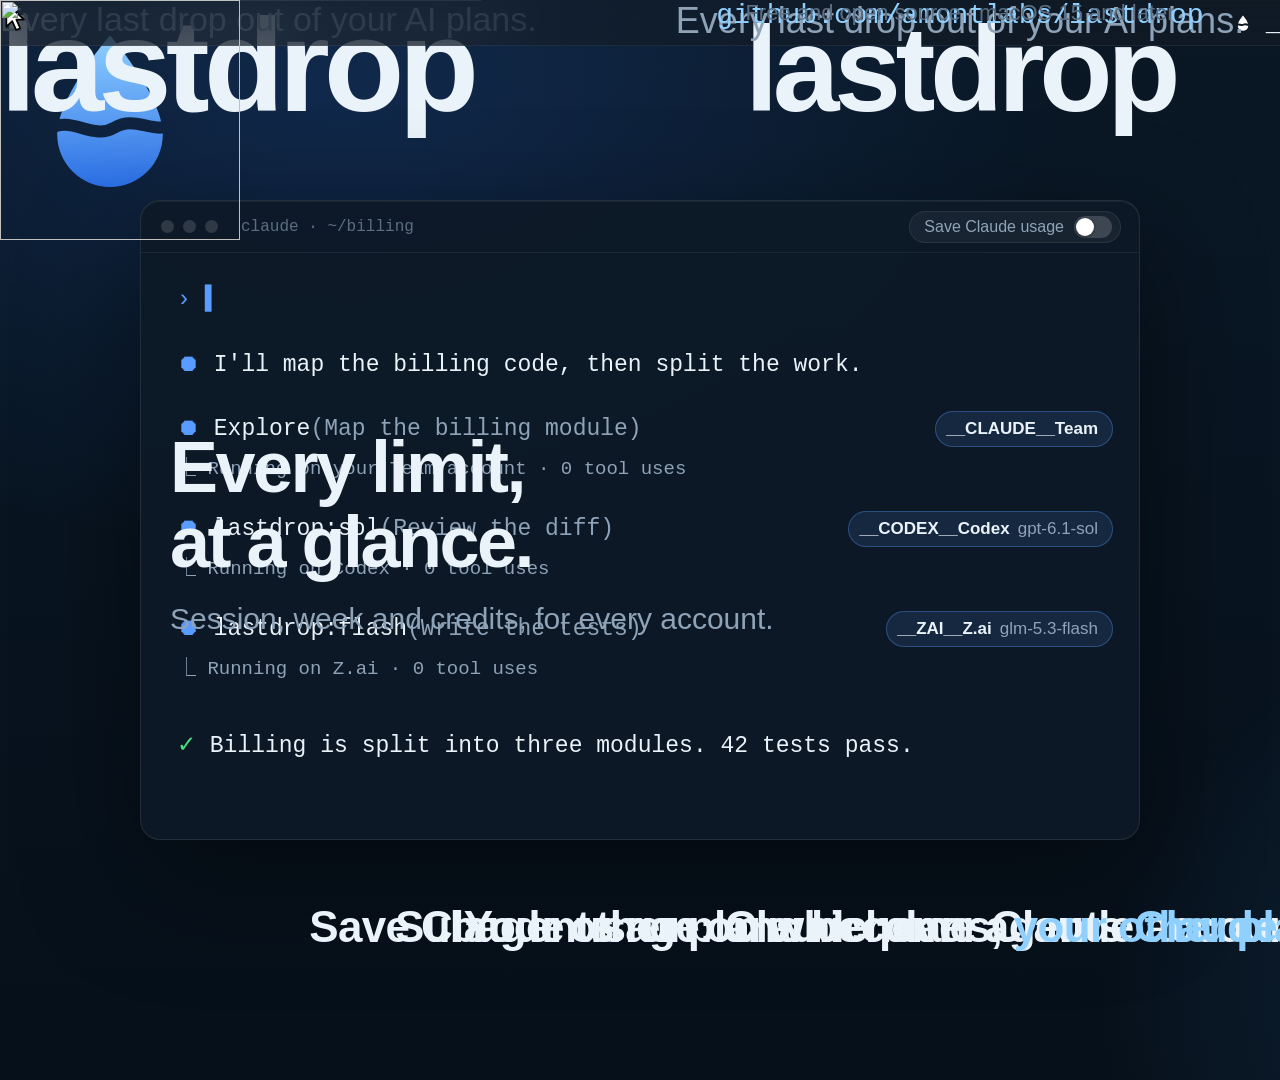
==== script/video/template.html @ fcb5bb4b "Add the lastdrop video, with its poster at the top of the README A 25-second motion piece: the mark," ====
<!doctype html>
<html lang="en">
<head>
<meta charset="utf-8">
<title>lastdrop</title>
<style>
  :root {
    --ink: #07121D; --night: #17324D; --water: #2B6FE6; --accent: #5A9BFF; --shallow: #8FD0FF;
    --text: #EAF2FA; --dim: #8FA3B8; --faint: #5B6E82;
    --sans: "SF Pro Display", -apple-system, "Helvetica Neue", sans-serif;
    --mono: "SF Mono", ui-monospace, Menlo, monospace;
  }
  * { box-sizing: border-box; }
  html, body { margin: 0; width: 1920px; height: 1080px; overflow: hidden; background: var(--ink); }
  #stage { position: relative; width: 1920px; height: 1080px; overflow: hidden; font-family: var(--sans); color: var(--text);
    -webkit-font-smoothing: antialiased; }
  .abs { position: absolute; }
  #bg { inset: 0; background:
      radial-gradient(1200px 800px at 18% 8%, rgba(43,111,230,.20), transparent 60%),
      radial-gradient(900px 700px at 90% 95%, rgba(23,50,77,.9), transparent 70%),
      linear-gradient(180deg, #0A1826 0%, #06101A 100%); }
  #desk { inset: 0; opacity: 0; background:
      radial-gradient(1100px 700px at 75% 20%, rgba(90,155,255,.35), transparent 60%),
      radial-gradient(1000px 800px at 10% 90%, rgba(143,208,255,.18), transparent 60%),
      linear-gradient(160deg, #142B45 0%, #0B1B2B 60%, #08131F 100%); }
  /* Intro */
  #intro { inset: 0; }
  #mark { left: 0; top: 0; width: 220px; height: 220px; }
  #word { font-size: 132px; font-weight: 600; letter-spacing: -0.045em; line-height: 1; white-space: nowrap; }
  #tag { font-size: 34px; color: var(--dim); white-space: nowrap; }
  /* Terminal */
  #term { left: 140px; top: 200px; width: 1000px; height: 640px; border-radius: 20px; background: rgba(14,26,38,.92);
    border: 1px solid rgba(255,255,255,.09); box-shadow: 0 40px 120px rgba(0,0,0,.45), inset 0 1px 0 rgba(255,255,255,.05); overflow: hidden; }
  #termbar { position: absolute; left: 0; right: 0; top: 0; height: 52px; border-bottom: 1px solid rgba(255,255,255,.06);
    display: flex; align-items: center; padding: 0 20px; gap: 9px; }
  .dot { width: 13px; height: 13px; border-radius: 50%; background: rgba(255,255,255,.14); }
  #termtitle { margin-left: 14px; font-family: var(--mono); font-size: 16px; color: var(--faint); }
  #save { position: absolute; right: 18px; top: 10px; height: 32px; border-radius: 16px; padding: 0 8px 0 14px; display: flex; align-items: center;
    gap: 10px; font-size: 16px; font-weight: 500; color: var(--dim); background: rgba(255,255,255,.05); border: 1px solid rgba(255,255,255,.08); }
  #saveSwitch { width: 38px; height: 22px; border-radius: 11px; background: rgba(255,255,255,.16); position: relative; }
  #saveKnob { position: absolute; top: 2px; left: 2px; width: 18px; height: 18px; border-radius: 50%; background: #fff; box-shadow: 0 1px 3px rgba(0,0,0,.4); }
  .line { position: absolute; left: 36px; font-family: var(--mono); font-size: 23px; white-space: nowrap; color: var(--text); }
  .sub { position: absolute; left: 36px; font-family: var(--mono); font-size: 19px; white-space: nowrap; color: var(--dim); }
  .bullet { color: var(--accent); }
  .muted { color: var(--dim); }
  .chip { position: absolute; right: 26px; height: 36px; border-radius: 18px; padding: 0 14px 0 10px; display: flex; align-items: center; gap: 8px;
    font-size: 17px; font-weight: 600; color: var(--text); background: rgba(90,155,255,.12); border: 1px solid rgba(90,155,255,.35); white-space: nowrap; }
  .chip svg { width: 18px; height: 18px; }
  .chip span { color: var(--dim); font-weight: 500; }
  /* Columns */
  .col { position: absolute; width: 104px; }
  .colname { position: absolute; left: -40px; width: 184px; text-align: center; font-size: 20px; font-weight: 600; }
  .colpct { position: absolute; left: -40px; width: 184px; text-align: center; font-size: 30px; font-weight: 600; font-variant-numeric: tabular-nums; letter-spacing: -0.02em; }
  .colsub { position: absolute; left: -40px; width: 184px; text-align: center; font-size: 15px; font-weight: 600; letter-spacing: .06em; text-transform: uppercase; }
  /* Captions */
  .cap { position: absolute; left: 0; width: 1920px; text-align: center; top: 902px; font-size: 44px; font-weight: 600; letter-spacing: -0.015em; }
  .cap em { font-style: normal; color: var(--shallow); }
  /* Menu bar */
  #menubar { left: 0; top: 0; width: 1920px; height: 46px; background: rgba(20,28,38,.62); backdrop-filter: blur(30px);
    border-bottom: 1px solid rgba(255,255,255,.06); display: flex; align-items: center; justify-content: flex-end; padding: 0 28px; gap: 26px;
    font-size: 19px; font-weight: 500; font-variant-numeric: tabular-nums; }
  .mbitem { display: flex; align-items: center; gap: 7px; }
  .stack { display: flex; flex-direction: column; font-size: 11px; font-weight: 700; line-height: 11px; text-align: right; }
  #glyphbox { padding: 4px 8px; border-radius: 7px; display: flex; align-items: center; gap: 12px; }
  #panel { width: 480px; border-radius: 22px; overflow: hidden; box-shadow: 0 50px 120px rgba(0,0,0,.55), 0 0 0 1px rgba(255,255,255,.08); }
  #panel img { display: block; width: 480px; }
  #cursor { width: 34px; height: 34px; }
  #pitch { left: 170px; top: 430px; }
  #pitch .h { font-size: 72px; font-weight: 600; letter-spacing: -0.035em; line-height: 1.04; }
  #pitch .p { font-size: 30px; color: var(--dim); margin-top: 22px; }
  /* End */
  #endicon { width: 240px; height: 240px; }
  #endword { width: 1920px; text-align: center; font-size: 120px; font-weight: 600; letter-spacing: -0.045em; }
  #endtag { width: 1920px; text-align: center; font-size: 36px; color: var(--dim); }
  #endurl { width: 1920px; text-align: center; font-size: 28px; font-weight: 500; color: var(--shallow); font-family: var(--mono); }
  #endmeta { width: 1920px; text-align: center; font-size: 22px; color: var(--faint); }
</style>
</head>
<body>
<div id="stage">
  <div id="bg" class="abs"></div>
  <div id="desk" class="abs"></div>

  <!-- Intro -->
  <div id="intro" class="abs">
    <svg id="mark" class="abs" viewBox="0 0 100 100">
      <defs>
        <linearGradient id="gw" x1="0" y1="0" x2="0" y2="1"><stop offset="0" stop-color="#8FD0FF"/><stop offset="1" stop-color="#2B6FE6"/></linearGradient>
        <mask id="cut"><rect width="100" height="100" fill="#fff"/><path id="cutline" d="M22 59 C32 52 42 64 52 58 C62 52 70 62 80 56" fill="none" stroke="#000" stroke-width="5.5" stroke-linecap="round"/></mask>
      </defs>
      <path d="M50 16 C50 16 26 44 26 61 A24 24 0 0 0 74 61 C74 44 50 16 50 16 Z" fill="url(#gw)" mask="url(#cut)"/>
    </svg>
    <div id="word" class="abs">lastdrop</div>
    <div id="tag" class="abs">Every last drop out of your AI plans.</div>
  </div>

  <!-- Claude Code -->
  <div id="term" class="abs">
    <div id="termbar"><div class="dot"></div><div class="dot"></div><div class="dot"></div><div id="termtitle">claude · ~/billing</div>
      <div id="save">Save Claude usage<div id="saveSwitch"><div id="saveKnob"></div></div></div>
    </div>
    <div id="l0" class="line" style="top: 84px"><span class="bullet">›</span> <span id="typed"></span><span id="caret" style="color: var(--accent)">▍</span></div>
    <div id="l1" class="line" style="top: 150px"><span class="bullet">⏺</span> I'll map the billing code, then split the work.</div>
    <div id="l2" class="line" style="top: 214px"><span class="bullet">⏺</span> Explore<span class="muted">(Map the billing module)</span></div>
    <div id="c2" class="chip" style="top: 210px">__CLAUDE__Team</div>
    <div id="s2" class="sub" style="top: 256px">  ⎿ Running on your Team account · <span id="n2">0</span> tool uses</div>
    <div id="l3" class="line" style="top: 314px"><span class="bullet">⏺</span> lastdrop:sol<span class="muted">(Review the diff)</span></div>
    <div id="c3" class="chip" style="top: 310px">__CODEX__Codex <span>gpt-6.1-sol</span></div>
    <div id="s3" class="sub" style="top: 356px">  ⎿ Running on Codex · <span id="n3">0</span> tool uses</div>
    <div id="l4" class="line" style="top: 414px"><span class="bullet">⏺</span> lastdrop:flash<span class="muted">(Write the tests)</span></div>
    <div id="c4" class="chip" style="top: 410px">__ZAI__Z.ai <span>glm-5.3-flash</span></div>
    <div id="s4" class="sub" style="top: 456px">  ⎿ Running on Z.ai · <span id="n4">0</span> tool uses</div>
    <div id="l5" class="line" style="top: 530px"><span style="color: #4ADE80">✓</span> Billing is split into three modules. 42 tests pass.</div>
  </div>

  <div id="cols" class="abs" style="left: 0; top: 0; width: 1920px; height: 1080px">
    <svg id="colsvg" width="1920" height="1080" style="position: absolute; left: 0; top: 0"></svg>
    <div id="collabels"></div>
  </div>
  <svg id="streams" class="abs" width="1920" height="1080" style="left: 0; top: 0"></svg>

  <div id="cap1" class="cap">Subagents run on whichever Claude account <em>has room</em>.</div>
  <div id="cap2" class="cap">Your other plans become agents <em>Claude can call</em>.</div>
  <div id="cap3" class="cap">Save Claude usage: Claude plans, <em>your other plans do the work</em>.</div>

  <!-- Menu bar -->
  <div id="menubar" class="abs">
    <div id="glyphbox">
      <svg width="22" height="22" viewBox="0 0 100 100"><defs><mask id="gm"><rect width="100" height="100" fill="#fff"/><path d="M22 59 C32 52 42 64 52 58 C62 52 70 62 80 56" fill="none" stroke="#000" stroke-width="9" stroke-linecap="round"/></mask></defs><path d="M50 16 C50 16 26 44 26 61 A24 24 0 0 0 74 61 C74 44 50 16 50 16 Z" fill="#fff" mask="url(#gm)"/></svg>
      <div class="mbitem">__CLAUDEW__<div class="stack"><span>19%</span><span>54%</span></div><div class="stack"><span>88%</span><span>77%</span></div></div>
      <div class="mbitem">__CODEXW__<div class="stack"><span>66%</span><span>82%</span></div></div>
      <div class="mbitem">__ZAIW__<span>79%</span></div>
    </div>
    <div>Wed 9:41</div>
  </div>
  <div id="panel" class="abs"><img src="panel.png" alt=""></div>
  <svg id="cursor" class="abs" viewBox="0 0 32 32"><path d="M6 3 L6 25 L11.5 19.8 L15.2 28.2 L19 26.6 L15.4 18.4 L22.6 18.4 Z" fill="#fff" stroke="#000" stroke-width="1.6" stroke-linejoin="round"/></svg>
  <div id="pitch" class="abs"><div class="h">Every limit,<br>at a glance.</div><div class="p">Session, week and credits, for every account.</div></div>

  <!-- End card -->
  <img id="endicon" class="abs" src="icon.png" alt="">
  <div id="endword" class="abs" style="left: 0">lastdrop</div>
  <div id="endtag" class="abs" style="left: 0">Every last drop out of your AI plans.</div>
  <div id="endurl" class="abs" style="left: 0">github.com/amontlabs/lastdrop</div>
  <div id="endmeta" class="abs" style="left: 0">Free and open source · macOS 15 and later</div>
</div>

<script>
const LOGOS = __LOGOS__;
const $ = id => document.getElementById(id);
const clamp = (x, a = 0, b = 1) => Math.min(b, Math.max(a, x));
const seg = (t, a, b) => clamp((t - a) / (b - a));
const lerp = (a, b, p) => a + (b - a) * p;
const outCubic = p => 1 - Math.pow(1 - p, 3);
const inCubic = p => p * p * p;
const inOutCubic = p => p < .5 ? 4 * p * p * p : 1 - Math.pow(-2 * p + 2, 3) / 2;
const outBack = (p, s = 1.6) => 1 + (s + 1) * Math.pow(p - 1, 3) + s * Math.pow(p - 1, 2);
const outExpo = p => p === 1 ? 1 : 1 - Math.pow(2, -10 * p);
/* fade window: in over [a, a+ia], out over [b-ob, b] */
function win(t, a, b, ia = .5, ob = .45) { return Math.min(outCubic(seg(t, a, a + ia)), 1 - inCubic(seg(t, b - ob, b))); }
function show(el, o, dy = 0, s = 1) { el.style.opacity = o; el.style.transform = `translate3d(0, ${dy}px, 0) scale(${s})`; }

/* Columns: what's left of each account, as water. */
const COLS = [
  { key: 'claude', name: 'Max', sub: 'This session', x: 1250, from: .19, to: .19, low: true, inAt: 3.6 },
  { key: 'claude', name: 'Team', sub: 'Next', x: 1400, from: .88, to: .79, drain: [6.0, 8.6], inAt: 3.7, next: true },
  { key: 'codex', name: 'Codex', sub: 'Pro 200', x: 1550, from: .66, to: .57, drain: [9.2, 12.4], inAt: 8.5 },
  { key: 'zai', name: 'Z.ai', sub: 'GLM Coding', x: 1700, from: .79, to: .69, drain: [9.8, 12.8], inAt: 8.65 },
];
const COL_TOP = 300, COL_H = 420, COL_W = 104;
function logoSVG(key, size, fill) {
  const l = LOGOS[key];
  return `<svg width="${size}" height="${size}" viewBox="${l.viewBox}">${l.d.map(d => `<path d="${d}" fill="${fill}"/>`).join('')}</svg>`;
}
function buildCols() {
  const svg = $('colsvg');
  let defs = `<defs><linearGradient id="cw" x1="0" y1="0" x2="0" y2="1"><stop offset="0" stop-color="#8FD0FF"/><stop offset="1" stop-color="#2B6FE6"/></linearGradient>
    <linearGradient id="co" x1="0" y1="0" x2="0" y2="1"><stop offset="0" stop-color="#FFC27A"/><stop offset="1" stop-color="#F0872B"/></linearGradient>`;
  let body = '';
  COLS.forEach((c, i) => {
    defs += `<clipPath id="clip${i}"><rect x="${c.x}" y="${COL_TOP}" width="${COL_W}" height="${COL_H}" rx="30"/></clipPath>`;
    body += `<g id="col${i}"><rect x="${c.x}" y="${COL_TOP}" width="${COL_W}" height="${COL_H}" rx="30" fill="rgba(255,255,255,.05)" stroke="rgba(255,255,255,.10)"/>
      <path id="fill${i}" clip-path="url(#clip${i})" fill="url(#${c.low ? 'co' : 'cw'})"/></g>`;
  });
  svg.innerHTML = defs + '</defs>' + body;
  const labels = $('collabels');
  labels.innerHTML = COLS.map((c, i) => `<div id="lab${i}" class="col" style="left: ${c.x}px; top: 0">
      <div style="position: absolute; left: ${COL_W / 2 - 20}px; top: 240px">${logoSVG(c.key, 40, '#EAF2FA')}</div>
      <div id="pct${i}" class="colpct" style="top: 736px"></div>
      <div class="colname" style="top: 780px">${c.name}</div>
      <div class="colsub" style="top: 812px; color: ${c.next ? 'var(--accent)' : 'var(--faint)'}">${c.sub}</div></div>`).join('');
}
function level(c, t) { return c.drain ? lerp(c.from, c.to, inOutCubic(seg(t, c.drain[0], c.drain[1]))) : c.from; }
function wavePath(c, i, t, lv) {
  const y0 = COL_TOP + COL_H * (1 - lv);
  let d = `M${c.x} ${COL_TOP + COL_H} L${c.x} ${y0}`;
  for (let x = 0; x <= COL_W; x += 4) {
    const y = y0 + Math.sin((x / COL_W) * Math.PI * 2 + t * 3.2 + i * 1.7) * 4 + Math.sin((x / COL_W) * Math.PI * 4 - t * 2.1) * 1.6;
    d += ` L${c.x + x} ${y.toFixed(2)}`;
  }
  return d + ` L${c.x + COL_W} ${COL_TOP + COL_H} Z`;
}

/* Streams: from a row's chip to its account's column. */
const STREAMS = [
  { row: 210, col: 1, on: [5.8, 8.8] },
  { row: 310, col: 2, on: [9.0, 12.8] },
  { row: 410, col: 3, on: [9.6, 13.1] },
];
function buildStreams() {
  const svg = $('streams');
  svg.innerHTML = `<defs><linearGradient id="sg" x1="0" y1="0" x2="1" y2="0"><stop offset="0" stop-color="#5A9BFF"/><stop offset="1" stop-color="#8FD0FF"/></linearGradient></defs>` +
    STREAMS.map((s, i) => {
      // Over the columns like a pipe: out of the chip, up to its own lane above them, along it, and down into the column.
      const x0 = 1142, y0 = 200 + s.row + 18, c = COLS[s.col], x1 = c.x + COL_W / 2, y1 = COL_TOP - 76, lane = 176 - i * 18;
      const d = `M${x0} ${y0} C${x0 + 78} ${y0} ${x0 + 34} ${lane} ${x0 + 112} ${lane} L${x1 - 34} ${lane} C${x1 - 8} ${lane} ${x1} ${lane + 10} ${x1} ${y1}`;
      return `<path id="sp${i}" d="${d}" fill="none" stroke="url(#sg)" stroke-width="3" stroke-linecap="round"/>
        ${[0, 1, 2, 3].map(k => `<circle id="sd${i}_${k}" r="5.5" fill="#8FD0FF"/>`).join('')}`;
    }).join('');
}

function render(t) {
  /* Backgrounds */
  const deskO = Math.min(outCubic(seg(t, 15.0, 15.7)), 1 - outCubic(seg(t, 20.3, 20.9)));
  $('desk').style.opacity = deskO;

  /* Intro: the drop falls, the level line cuts through, the name follows. */
  const introO = 1 - inCubic(seg(t, 3.0, 3.45));
  const fall = inCubic(seg(t, 0.15, 0.95));
  const land = seg(t, 0.95, 1.35);
  const squash = land > 0 ? Math.sin(land * Math.PI) * (1 - land) * 0.16 : 0;
  const shift = inOutCubic(seg(t, 1.35, 2.0));
  const markX = lerp(960 - 110, 600, shift), markY = lerp(-260, 400 - 110, fall);
  const mark = $('mark');
  mark.style.left = markX + 'px'; mark.style.top = markY + 'px';
  mark.style.transform = `scale(${1 + squash}, ${1 - squash})`; mark.style.transformOrigin = '50% 85%';
  const cut = $('cutline'); const len = 62;
  cut.style.strokeDasharray = len; cut.style.strokeDashoffset = len * (1 - outCubic(seg(t, 1.05, 1.6)));
  mark.style.opacity = introO;
  const word = $('word'); const wp = outCubic(seg(t, 1.6, 2.25));
  word.style.left = (600 + 182) + 'px'; word.style.top = (400 - 66) + 'px';
  word.style.clipPath = `inset(-20% ${100 - wp * 100}% -20% 0)`; word.style.opacity = introO;
  word.style.transform = `translateX(${(1 - wp) * -24}px)`;
  const tag = $('tag'); const tp = outCubic(seg(t, 2.15, 2.7));
  tag.style.left = (600 + 188) + 'px'; tag.style.top = (400 + 88) + 'px';
  tag.style.opacity = tp * introO; tag.style.transform = `translateY(${(1 - tp) * 14}px)`;

  /* Claude Code */
  const termIn = outCubic(seg(t, 3.35, 4.0)), termOut = inCubic(seg(t, 14.7, 15.25));
  show($('term'), termIn * (1 - termOut), (1 - termIn) * 40 - termOut * 20, 1 - termOut * 0.03);
  const prompt = 'Refactor the billing module and add tests';
  const typed = Math.floor(prompt.length * seg(t, 4.0, 5.1));
  $('typed').textContent = prompt.slice(0, typed);
  $('caret').style.opacity = (t < 5.4 && Math.floor(t * 2.4) % 2 === 0) || (t >= 4.0 && t < 5.1) ? 1 : 0;
  const rowIn = (id, at) => { const p = outCubic(seg(t, at, at + .4)); show($(id), p, (1 - p) * 10); };
  rowIn('l1', 5.3); rowIn('l2', 5.7); rowIn('c2', 5.85); rowIn('s2', 6.1);
  rowIn('l3', 9.0); rowIn('c3', 9.15); rowIn('s3', 9.35);
  rowIn('l4', 9.6); rowIn('c4', 9.75); rowIn('s4', 9.95);
  rowIn('l5', 13.3);
  const count = (id, a, b, n) => $(id).textContent = Math.round(n * seg(t, a, b));
  count('n2', 6.1, 8.6, 14); count('n3', 9.35, 12.4, 9); count('n4', 9.95, 12.8, 17);
  const sv = outCubic(seg(t, 12.2, 12.55));
  $('saveKnob').style.transform = `translateX(${sv * 16}px)`;
  $('saveSwitch').style.background = `rgba(${lerp(255, 90, sv)}, ${lerp(255, 155, sv)}, 255, ${lerp(.16, 1, sv)})`;
  $('save').style.color = sv > .5 ? '#EAF2FA' : '#8FA3B8';
  $('save').style.boxShadow = `0 0 ${sv * 30 * (1 - seg(t, 12.6, 13.6))}px rgba(90,155,255,.6)`;

  /* Columns */
  const colsOut = inCubic(seg(t, 14.7, 15.2));
  COLS.forEach((c, i) => {
    const p = outBack(seg(t, c.inAt, c.inAt + .55), 1.2), o = clamp(seg(t, c.inAt, c.inAt + .35)) * (1 - colsOut);
    const g = $('col' + i); g.style.opacity = o; g.style.transform = `translateY(${(1 - p) * 40}px)`;
    const lab = $('lab' + i); lab.style.opacity = o; lab.style.transform = `translateY(${(1 - p) * 40}px)`;
    const lv = level(c, t);
    $('fill' + i).setAttribute('d', wavePath(c, i, t, lv * clamp(seg(t, c.inAt + .1, c.inAt + .9) * 1.0 + 0)));
    $('pct' + i).textContent = Math.round(lv * 100 * outCubic(seg(t, c.inAt + .1, c.inAt + .9))) + '%';
    $('pct' + i).style.color = c.low ? '#FFB25A' : '#EAF2FA';
  });

  /* Streams */
  STREAMS.forEach((s, i) => {
    const path = $('sp' + i), L = path.getTotalLength();
    const draw = outCubic(seg(t, s.on[0], s.on[0] + .5)), fade = 1 - seg(t, s.on[1] - .4, s.on[1]);
    path.style.strokeDasharray = L; path.style.strokeDashoffset = L * (1 - draw); path.style.opacity = .55 * fade;
    for (let k = 0; k < 4; k++) {
      const dot = $(`sd${i}_${k}`);
      const active = t > s.on[0] + .3 && t < s.on[1];
      const q = ((t - s.on[0]) * .55 + k / 4) % 1;
      const pt = path.getPointAtLength(L * q);
      dot.setAttribute('cx', pt.x); dot.setAttribute('cy', pt.y);
      dot.style.opacity = active ? Math.sin(q * Math.PI) * fade : 0;
    }
  });

  /* Captions */
  const cap = (id, a, b) => { const o = win(t, a, b, .45, .4); show($(id), o, (1 - outCubic(seg(t, a, a + .45))) * 16); };
  cap('cap1', 5.9, 8.7); cap('cap2', 9.0, 12.0); cap('cap3', 12.2, 14.9);

  /* Menu bar */
  const mb = outCubic(seg(t, 15.3, 15.8)) * (1 - inCubic(seg(t, 20.3, 20.8)));
  show($('menubar'), mb, (1 - outCubic(seg(t, 15.3, 15.8))) * -46);
  const box = $('glyphbox');
  const click = t > 16.75;
  box.style.background = click ? 'rgba(255,255,255,.16)' : 'transparent';
  /* Cursor travels to the drop and clicks. */
  const cur = $('cursor'); const cm = inOutCubic(seg(t, 15.8, 16.65));
  const gx = 1920 - 28 - 132 - 26 - (box.getBoundingClientRect().width) + 14, gy = 14;
  cur.style.left = lerp(1180, gx, cm) + 'px'; cur.style.top = lerp(620, gy, cm) + 'px';
  const press = Math.sin(seg(t, 16.65, 16.9) * Math.PI);
  cur.style.transform = `scale(${1 - press * .18})`; cur.style.transformOrigin = '20% 10%';
  cur.style.opacity = mb * (1 - seg(t, 17.6, 18.0));
  /* The panel drops open under the drop. */
  const pn = $('panel'); const po = outBack(seg(t, 16.85, 17.45), 1.05), pa = clamp(seg(t, 16.85, 17.15));
  const pr = box.getBoundingClientRect();
  pn.style.left = Math.min(1920 - 480 - 30, pr.left + pr.width / 2 - 240) + 'px'; pn.style.top = '58px';
  pn.style.opacity = pa * (1 - inCubic(seg(t, 20.25, 20.7)));
  pn.style.transform = `translateY(${(1 - po) * -24}px) scale(${lerp(.94, 1, po)})`; pn.style.transformOrigin = '50% 0%';
  const pi = outCubic(seg(t, 17.3, 17.9)); show($('pitch'), pi * (1 - inCubic(seg(t, 20.2, 20.65))), (1 - pi) * 24);

  /* End card */
  const ic = outBack(seg(t, 20.85, 21.45), 1.4), ia = clamp(seg(t, 20.85, 21.1));
  const end = 1 - inCubic(seg(t, 24.55, 25.0));
  const icon = $('endicon'); icon.style.left = (960 - 120) + 'px'; icon.style.top = '210px';
  icon.style.opacity = ia * end; icon.style.transform = `scale(${lerp(.55, 1, ic)})`;
  const ew = outCubic(seg(t, 21.25, 21.75)); show($('endword'), ew * end, (1 - ew) * 18); $('endword').style.top = '478px';
  const et = outCubic(seg(t, 21.6, 22.1)); show($('endtag'), et * end, (1 - et) * 14); $('endtag').style.top = '628px';
  const eu = outCubic(seg(t, 22.0, 22.5)); show($('endurl'), eu * end, (1 - eu) * 12); $('endurl').style.top = '730px';
  const em = outCubic(seg(t, 22.2, 22.7)); show($('endmeta'), em * end, (1 - em) * 10); $('endmeta').style.top = '786px';
}
buildCols(); buildStreams();
window.render = render;
window.DURATION = 25;
render(0);
</script>
</body>
</html>
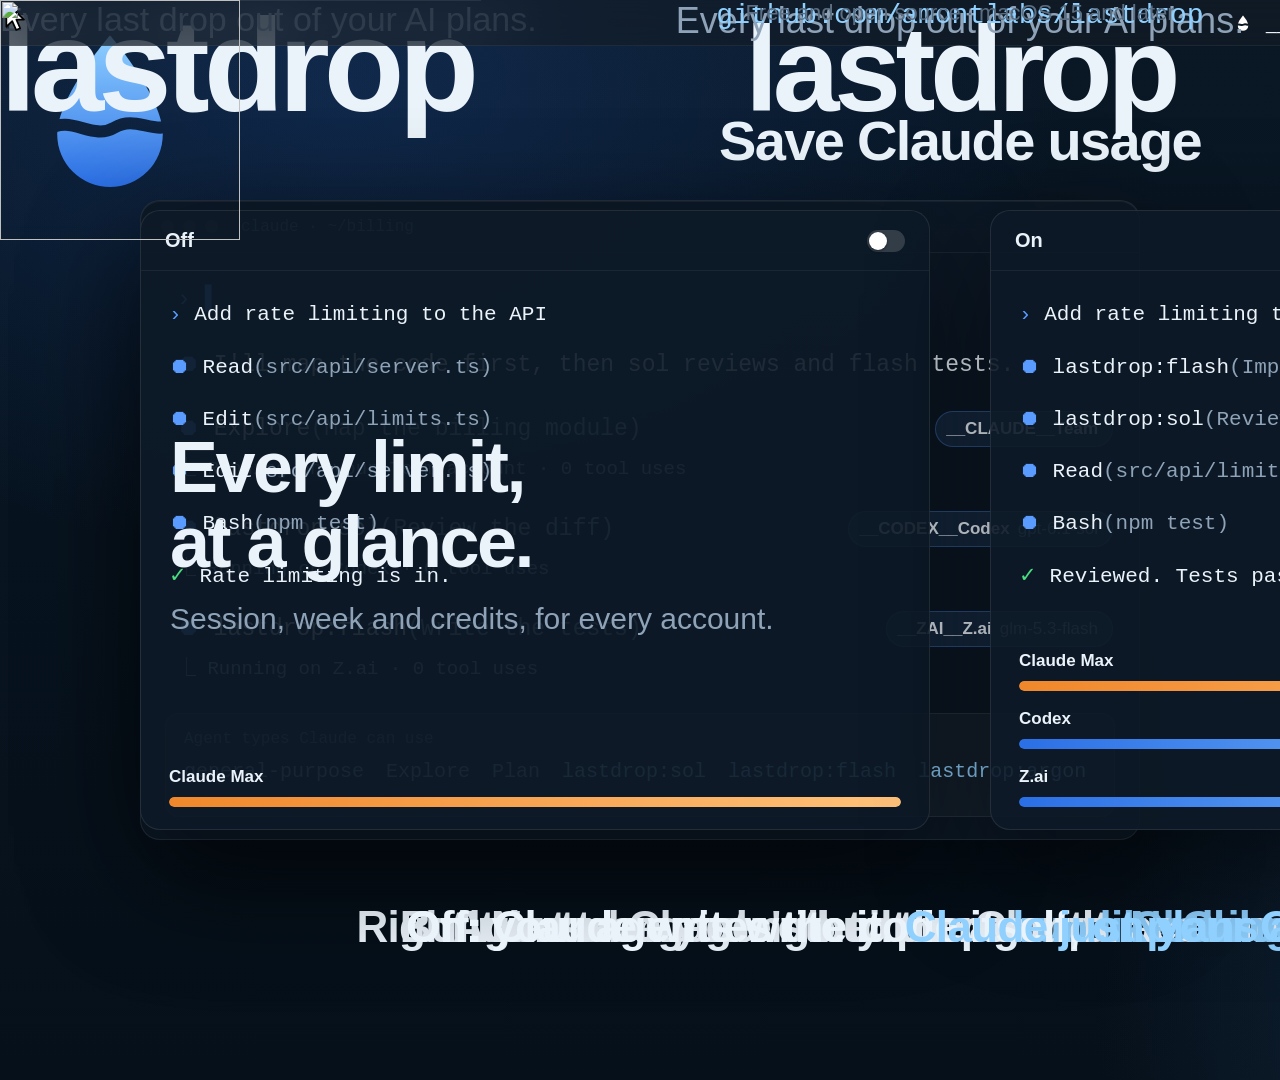
==== commit eae5a3d5: "Rework the video: agents named in the prompt, native rows, Save Claude usage off and on The video no" ====
--- a/script/video/template.html
+++ b/script/video/template.html
@@ -37,6 +37,16 @@
   #termtitle { margin-left: 14px; font-family: var(--mono); font-size: 16px; color: var(--faint); }
   #save { position: absolute; right: 18px; top: 10px; height: 32px; border-radius: 16px; padding: 0 8px 0 14px; display: flex; align-items: center;
     gap: 10px; font-size: 16px; font-weight: 500; color: var(--dim); background: rgba(255,255,255,.05); border: 1px solid rgba(255,255,255,.08); }
+  .sw { width: 38px; height: 22px; border-radius: 11px; position: relative; }
+  .kn { position: absolute; top: 2px; left: 2px; width: 18px; height: 18px; border-radius: 50%; background: #fff; box-shadow: 0 1px 3px rgba(0,0,0,.4); }
+  .card { position: absolute; top: 210px; width: 790px; height: 620px; border-radius: 20px; background: rgba(14,26,38,.92); border: 1px solid rgba(255,255,255,.09);
+    box-shadow: 0 40px 120px rgba(0,0,0,.45); overflow: hidden; }
+  .cardbar { height: 60px; border-bottom: 1px solid rgba(255,255,255,.06); display: flex; align-items: center; justify-content: space-between; padding: 0 24px;
+    font-size: 20px; font-weight: 600; }
+  .cl { position: absolute; left: 28px; font-family: var(--mono); font-size: 21px; white-space: nowrap; }
+  .meter { position: absolute; left: 28px; right: 28px; height: 10px; border-radius: 5px; background: rgba(255,255,255,.08); overflow: hidden; }
+  .meter i { display: block; height: 100%; border-radius: 5px; }
+  .ml { position: absolute; left: 28px; right: 28px; display: flex; justify-content: space-between; font-size: 17px; font-weight: 600; font-variant-numeric: tabular-nums; }
   #saveSwitch { width: 38px; height: 22px; border-radius: 11px; background: rgba(255,255,255,.16); position: relative; }
   #saveKnob { position: absolute; top: 2px; left: 2px; width: 18px; height: 18px; border-radius: 50%; background: #fff; box-shadow: 0 1px 3px rgba(0,0,0,.4); }
   .line { position: absolute; left: 36px; font-family: var(--mono); font-size: 23px; white-space: nowrap; color: var(--text); }
@@ -97,10 +107,10 @@
   <!-- Claude Code -->
   <div id="term" class="abs">
     <div id="termbar"><div class="dot"></div><div class="dot"></div><div class="dot"></div><div id="termtitle">claude · ~/billing</div>
-      <div id="save">Save Claude usage<div id="saveSwitch"><div id="saveKnob"></div></div></div>
+      
     </div>
     <div id="l0" class="line" style="top: 84px"><span class="bullet">›</span> <span id="typed"></span><span id="caret" style="color: var(--accent)">▍</span></div>
-    <div id="l1" class="line" style="top: 150px"><span class="bullet">⏺</span> I'll map the billing code, then split the work.</div>
+    <div id="l1" class="line" style="top: 150px"><span class="bullet">⏺</span> I'll map the code first, then sol reviews and flash tests.</div>
     <div id="l2" class="line" style="top: 214px"><span class="bullet">⏺</span> Explore<span class="muted">(Map the billing module)</span></div>
     <div id="c2" class="chip" style="top: 210px">__CLAUDE__Team</div>
     <div id="s2" class="sub" style="top: 256px">  ⎿ Running on your Team account · <span id="n2">0</span> tool uses</div>
@@ -110,7 +120,13 @@
     <div id="l4" class="line" style="top: 414px"><span class="bullet">⏺</span> lastdrop:flash<span class="muted">(Write the tests)</span></div>
     <div id="c4" class="chip" style="top: 410px">__ZAI__Z.ai <span>glm-5.3-flash</span></div>
     <div id="s4" class="sub" style="top: 456px">  ⎿ Running on Z.ai · <span id="n4">0</span> tool uses</div>
-    <div id="l5" class="line" style="top: 530px"><span style="color: #4ADE80">✓</span> Billing is split into three modules. 42 tests pass.</div>
+    <div id="types" style="position: absolute; left: 24px; right: 24px; top: 512px; height: 104px; border-radius: 14px; background: rgba(255,255,255,.035); border: 1px solid rgba(255,255,255,.08); padding: 16px 18px; font-family: var(--mono)">
+      <div style="font-size: 16px; color: var(--faint); margin-bottom: 12px">Agent types Claude can use</div>
+      <div style="display: flex; gap: 22px; font-size: 20px; flex-wrap: nowrap">
+        <span class="muted">general-purpose</span><span class="muted">Explore</span><span class="muted">Plan</span>
+        <span id="ty1" style="color: var(--shallow)">lastdrop:sol</span><span id="ty2" style="color: var(--shallow)">lastdrop:flash</span><span id="ty3" style="color: var(--shallow)">lastdrop:argon</span>
+      </div>
+    </div>
   </div>
 
   <div id="cols" class="abs" style="left: 0; top: 0; width: 1920px; height: 1080px">
@@ -119,9 +135,17 @@
   </div>
   <svg id="streams" class="abs" width="1920" height="1080" style="left: 0; top: 0"></svg>
 
-  <div id="cap1" class="cap">Subagents run on whichever Claude account <em>has room</em>.</div>
-  <div id="cap2" class="cap">Your other plans become agents <em>Claude can call</em>.</div>
-  <div id="cap3" class="cap">Save Claude usage: Claude plans, <em>your other plans do the work</em>.</div>
+  <div id="cap1" class="cap">Name an agent in your prompt. <em>Claude calls it.</em></div>
+  <div id="cap2" class="cap">Built-in subagents go to the Claude account <em>with room</em>.</div>
+  <div id="cap3" class="cap">Agents on your other plans <em>run like Claude's own</em>.</div>
+  <div id="cap4" class="cap">Right next to Claude's built-in agents. <em>Nothing new to learn.</em></div>
+
+  <!-- Save Claude usage, off and on -->
+  <div id="saveTitle" class="abs" style="left: 0; width: 1920px; top: 108px; text-align: center; font-size: 56px; font-weight: 600; letter-spacing: -0.03em">Save Claude usage</div>
+  <div id="cardOff" class="card" style="left: 140px"><div class="cardbar"><span>Off</span><div class="sw" style="background: rgba(255,255,255,.16)"><div class="kn" id="knOff"></div></div></div><div id="off0" class="cl" style="top: 92px"><span class="bullet">›</span> Add rate limiting to the API</div><div id="off1" class="cl" style="top: 144px"><span class="bullet">⏺</span> Read<span class="muted">(src/api/server.ts)</span></div><div id="off2" class="cl" style="top: 196px"><span class="bullet">⏺</span> Edit<span class="muted">(src/api/limits.ts)</span></div><div id="off3" class="cl" style="top: 248px"><span class="bullet">⏺</span> Edit<span class="muted">(src/api/server.ts)</span></div><div id="off4" class="cl" style="top: 300px"><span class="bullet">⏺</span> Bash<span class="muted">(npm test)</span></div><div id="off5" class="cl" style="top: 352px"><span style="color:#4ADE80">✓</span> Rate limiting is in.</div><div class="ml" style="top: 556px"><span>Claude Max</span><span id="offMaxv"></span></div><div class="meter" style="top: 586px"><i id="offMax" style="background: linear-gradient(90deg,#F0872B,#FFC27A)"></i></div></div>
+  <div id="cardOn" class="card" style="left: 990px"><div class="cardbar"><span>On</span><div class="sw" style="background: #5A9BFF"><div class="kn" id="knOn"></div></div></div><div id="on0" class="cl" style="top: 92px"><span class="bullet">›</span> Add rate limiting to the API</div><div id="on1" class="cl" style="top: 144px"><span class="bullet">⏺</span> lastdrop:flash<span class="muted">(Implement rate limiting)</span></div><div id="on2" class="cl" style="top: 196px"><span class="bullet">⏺</span> lastdrop:sol<span class="muted">(Review the change)</span></div><div id="on3" class="cl" style="top: 248px"><span class="bullet">⏺</span> Read<span class="muted">(src/api/limits.ts)</span></div><div id="on4" class="cl" style="top: 300px"><span class="bullet">⏺</span> Bash<span class="muted">(npm test)</span></div><div id="on5" class="cl" style="top: 352px"><span style="color:#4ADE80">✓</span> Reviewed. Tests pass.</div><div class="ml" style="top: 440px"><span>Claude Max</span><span id="onMaxv"></span></div><div class="meter" style="top: 470px"><i id="onMax" style="background: linear-gradient(90deg,#F0872B,#FFC27A)"></i></div><div class="ml" style="top: 498px"><span>Codex</span><span id="onCodexv"></span></div><div class="meter" style="top: 528px"><i id="onCodex" style="background: linear-gradient(90deg,#2B6FE6,#8FD0FF)"></i></div><div class="ml" style="top: 556px"><span>Z.ai</span><span id="onZaiv"></span></div><div class="meter" style="top: 586px"><i id="onZai" style="background: linear-gradient(90deg,#2B6FE6,#8FD0FF)"></i></div></div>
+  <div id="capOff" class="cap">Off: Claude writes the code itself, <em>on your Claude plan</em>.</div>
+  <div id="capOn" class="cap">On: your agents write it. <em>Claude just plans and checks.</em></div>
 
   <!-- Menu bar -->
   <div id="menubar" class="abs">
@@ -221,7 +245,7 @@
 
 function render(t) {
   /* Backgrounds */
-  const deskO = Math.min(outCubic(seg(t, 15.0, 15.7)), 1 - outCubic(seg(t, 20.3, 20.9)));
+  const deskO = Math.min(outCubic(seg(t, 23.0, 23.7)), 1 - outCubic(seg(t, 28.3, 28.9)));
   $('desk').style.opacity = deskO;
 
   /* Intro: the drop falls, the level line cuts through, the name follows. */
@@ -248,22 +272,18 @@
   /* Claude Code */
   const termIn = outCubic(seg(t, 3.35, 4.0)), termOut = inCubic(seg(t, 14.7, 15.25));
   show($('term'), termIn * (1 - termOut), (1 - termIn) * 40 - termOut * 20, 1 - termOut * 0.03);
-  const prompt = 'Refactor the billing module and add tests';
-  const typed = Math.floor(prompt.length * seg(t, 4.0, 5.1));
-  $('typed').textContent = prompt.slice(0, typed);
+  const prompt = 'Refactor billing. Have sol review it and flash write the tests';
+  const typed = Math.floor(prompt.length * seg(t, 4.0, 5.5));
+  $('typed').innerHTML = prompt.slice(0, typed).replace(/\b(sol|flash)\b/g, '<span style="color: #8FD0FF; font-weight: 600">$1</span>');
   $('caret').style.opacity = (t < 5.4 && Math.floor(t * 2.4) % 2 === 0) || (t >= 4.0 && t < 5.1) ? 1 : 0;
   const rowIn = (id, at) => { const p = outCubic(seg(t, at, at + .4)); show($(id), p, (1 - p) * 10); };
   rowIn('l1', 5.3); rowIn('l2', 5.7); rowIn('c2', 5.85); rowIn('s2', 6.1);
   rowIn('l3', 9.0); rowIn('c3', 9.15); rowIn('s3', 9.35);
   rowIn('l4', 9.6); rowIn('c4', 9.75); rowIn('s4', 9.95);
-  rowIn('l5', 13.3);
+  { const p = outCubic(seg(t, 12.2, 12.7)); show($('types'), p, (1 - p) * 16); }
+  ['ty1', 'ty2', 'ty3'].forEach((id, k) => { const g = Math.sin(seg(t, 12.6 + k * .15, 13.6 + k * .15) * Math.PI); $(id).style.textShadow = `0 0 ${g * 18}px rgba(143,208,255,.9)`; });
   const count = (id, a, b, n) => $(id).textContent = Math.round(n * seg(t, a, b));
   count('n2', 6.1, 8.6, 14); count('n3', 9.35, 12.4, 9); count('n4', 9.95, 12.8, 17);
-  const sv = outCubic(seg(t, 12.2, 12.55));
-  $('saveKnob').style.transform = `translateX(${sv * 16}px)`;
-  $('saveSwitch').style.background = `rgba(${lerp(255, 90, sv)}, ${lerp(255, 155, sv)}, 255, ${lerp(.16, 1, sv)})`;
-  $('save').style.color = sv > .5 ? '#EAF2FA' : '#8FA3B8';
-  $('save').style.boxShadow = `0 0 ${sv * 30 * (1 - seg(t, 12.6, 13.6))}px rgba(90,155,255,.6)`;
 
   /* Columns */
   const colsOut = inCubic(seg(t, 14.7, 15.2));
@@ -294,42 +314,59 @@
 
   /* Captions */
   const cap = (id, a, b) => { const o = win(t, a, b, .45, .4); show($(id), o, (1 - outCubic(seg(t, a, a + .45))) * 16); };
-  cap('cap1', 5.9, 8.7); cap('cap2', 9.0, 12.0); cap('cap3', 12.2, 14.9);
-
+  cap('cap1', 4.6, 6.9); cap('cap2', 7.0, 9.0); cap('cap3', 9.1, 12.1); cap('cap4', 12.2, 14.9);
+
+  /* Save Claude usage: the same task, off and on. */
+  const sIn = outCubic(seg(t, 15.2, 15.8)), sOut = inCubic(seg(t, 22.8, 23.2));
+  show($('saveTitle'), sIn * (1 - sOut), (1 - sIn) * 20);
+  ['cardOff', 'cardOn'].forEach((id, k) => {
+    const p = outCubic(seg(t, 15.35 + k * .12, 15.95 + k * .12)); show($(id), p * (1 - sOut), (1 - p) * 40);
+  });
+  const lines = (prefix, n, a, step) => { for (let k = 0; k < n; k++) { const p = outCubic(seg(t, a + k * step, a + k * step + .35)); show($(prefix + k), p, (1 - p) * 8); } };
+  lines('off', 6, 16.0, .62); lines('on', 6, 16.0, .62);
+  $('knOn').style.transform = 'translateX(16px)';
+  const bar = (id, from, to, a, b) => { const v = lerp(from, to, inOutCubic(seg(t, a, b))); $(id).style.width = (v * 100) + '%'; $(id + 'v').textContent = Math.round(v * 100) + '% left'; };
+  bar('offMax', .62, .31, 16.2, 19.8);
+  bar('onMax', .62, .58, 16.2, 19.8); bar('onCodex', .66, .52, 16.6, 19.8); bar('onZai', .79, .63, 16.6, 19.8);
+  cap('capOff', 16.0, 19.4); cap('capOn', 19.5, 23.1);
+  const hl = (id, a, b) => { const o = win(t, a, b, .3, .3); $(id).style.boxShadow = `0 0 0 ${o * 2}px rgba(143,208,255,${o * .8}), 0 0 ${o * 60}px rgba(90,155,255,${o * .35})`; };
+  hl('cardOff', 16.0, 19.4); hl('cardOn', 19.5, 23.0);
+
+  const u = t - 8;
   /* Menu bar */
-  const mb = outCubic(seg(t, 15.3, 15.8)) * (1 - inCubic(seg(t, 20.3, 20.8)));
-  show($('menubar'), mb, (1 - outCubic(seg(t, 15.3, 15.8))) * -46);
+  const mb = outCubic(seg(u, 15.3, 15.8)) * (1 - inCubic(seg(u, 20.3, 20.8)));
+  show($('menubar'), mb, (1 - outCubic(seg(u, 15.3, 15.8))) * -46);
   const box = $('glyphbox');
-  const click = t > 16.75;
+  const click = u > 16.75;
   box.style.background = click ? 'rgba(255,255,255,.16)' : 'transparent';
   /* Cursor travels to the drop and clicks. */
-  const cur = $('cursor'); const cm = inOutCubic(seg(t, 15.8, 16.65));
+  const cur = $('cursor'); const cm = inOutCubic(seg(u, 15.8, 16.65));
   const gx = 1920 - 28 - 132 - 26 - (box.getBoundingClientRect().width) + 14, gy = 14;
   cur.style.left = lerp(1180, gx, cm) + 'px'; cur.style.top = lerp(620, gy, cm) + 'px';
-  const press = Math.sin(seg(t, 16.65, 16.9) * Math.PI);
+  const press = Math.sin(seg(u, 16.65, 16.9) * Math.PI);
   cur.style.transform = `scale(${1 - press * .18})`; cur.style.transformOrigin = '20% 10%';
-  cur.style.opacity = mb * (1 - seg(t, 17.6, 18.0));
+  cur.style.opacity = mb * (1 - seg(u, 17.6, 18.0));
   /* The panel drops open under the drop. */
-  const pn = $('panel'); const po = outBack(seg(t, 16.85, 17.45), 1.05), pa = clamp(seg(t, 16.85, 17.15));
+  const pn = $('panel'); const po = outBack(seg(u, 16.85, 17.45), 1.05), pa = clamp(seg(u, 16.85, 17.15));
   const pr = box.getBoundingClientRect();
   pn.style.left = Math.min(1920 - 480 - 30, pr.left + pr.width / 2 - 240) + 'px'; pn.style.top = '58px';
-  pn.style.opacity = pa * (1 - inCubic(seg(t, 20.25, 20.7)));
+  pn.style.opacity = pa * (1 - inCubic(seg(u, 20.25, 20.7)));
   pn.style.transform = `translateY(${(1 - po) * -24}px) scale(${lerp(.94, 1, po)})`; pn.style.transformOrigin = '50% 0%';
-  const pi = outCubic(seg(t, 17.3, 17.9)); show($('pitch'), pi * (1 - inCubic(seg(t, 20.2, 20.65))), (1 - pi) * 24);
+  const pi = outCubic(seg(u, 17.3, 17.9)); show($('pitch'), pi * (1 - inCubic(seg(u, 20.2, 20.65))), (1 - pi) * 24);
 
   /* End card */
-  const ic = outBack(seg(t, 20.85, 21.45), 1.4), ia = clamp(seg(t, 20.85, 21.1));
-  const end = 1 - inCubic(seg(t, 24.55, 25.0));
+  const ic = outBack(seg(u, 20.85, 21.45), 1.4), ia = clamp(seg(u, 20.85, 21.1));
+  const end = 1 - inCubic(seg(u, 24.55, 25.0));
   const icon = $('endicon'); icon.style.left = (960 - 120) + 'px'; icon.style.top = '210px';
   icon.style.opacity = ia * end; icon.style.transform = `scale(${lerp(.55, 1, ic)})`;
-  const ew = outCubic(seg(t, 21.25, 21.75)); show($('endword'), ew * end, (1 - ew) * 18); $('endword').style.top = '478px';
-  const et = outCubic(seg(t, 21.6, 22.1)); show($('endtag'), et * end, (1 - et) * 14); $('endtag').style.top = '628px';
-  const eu = outCubic(seg(t, 22.0, 22.5)); show($('endurl'), eu * end, (1 - eu) * 12); $('endurl').style.top = '730px';
-  const em = outCubic(seg(t, 22.2, 22.7)); show($('endmeta'), em * end, (1 - em) * 10); $('endmeta').style.top = '786px';
+  const ew = outCubic(seg(u, 21.25, 21.75)); show($('endword'), ew * end, (1 - ew) * 18); $('endword').style.top = '478px';
+  const et = outCubic(seg(u, 21.6, 22.1)); show($('endtag'), et * end, (1 - et) * 14); $('endtag').style.top = '628px';
+  const eu = outCubic(seg(u, 22.0, 22.5)); show($('endurl'), eu * end, (1 - eu) * 12); $('endurl').style.top = '730px';
+  const em = outCubic(seg(u, 22.2, 22.7)); show($('endmeta'), em * end, (1 - em) * 10); $('endmeta').style.top = '786px';
 }
 buildCols(); buildStreams();
 window.render = render;
-window.DURATION = 25;
+window.DURATION = 33;
 render(0);
 </script>
 </body>
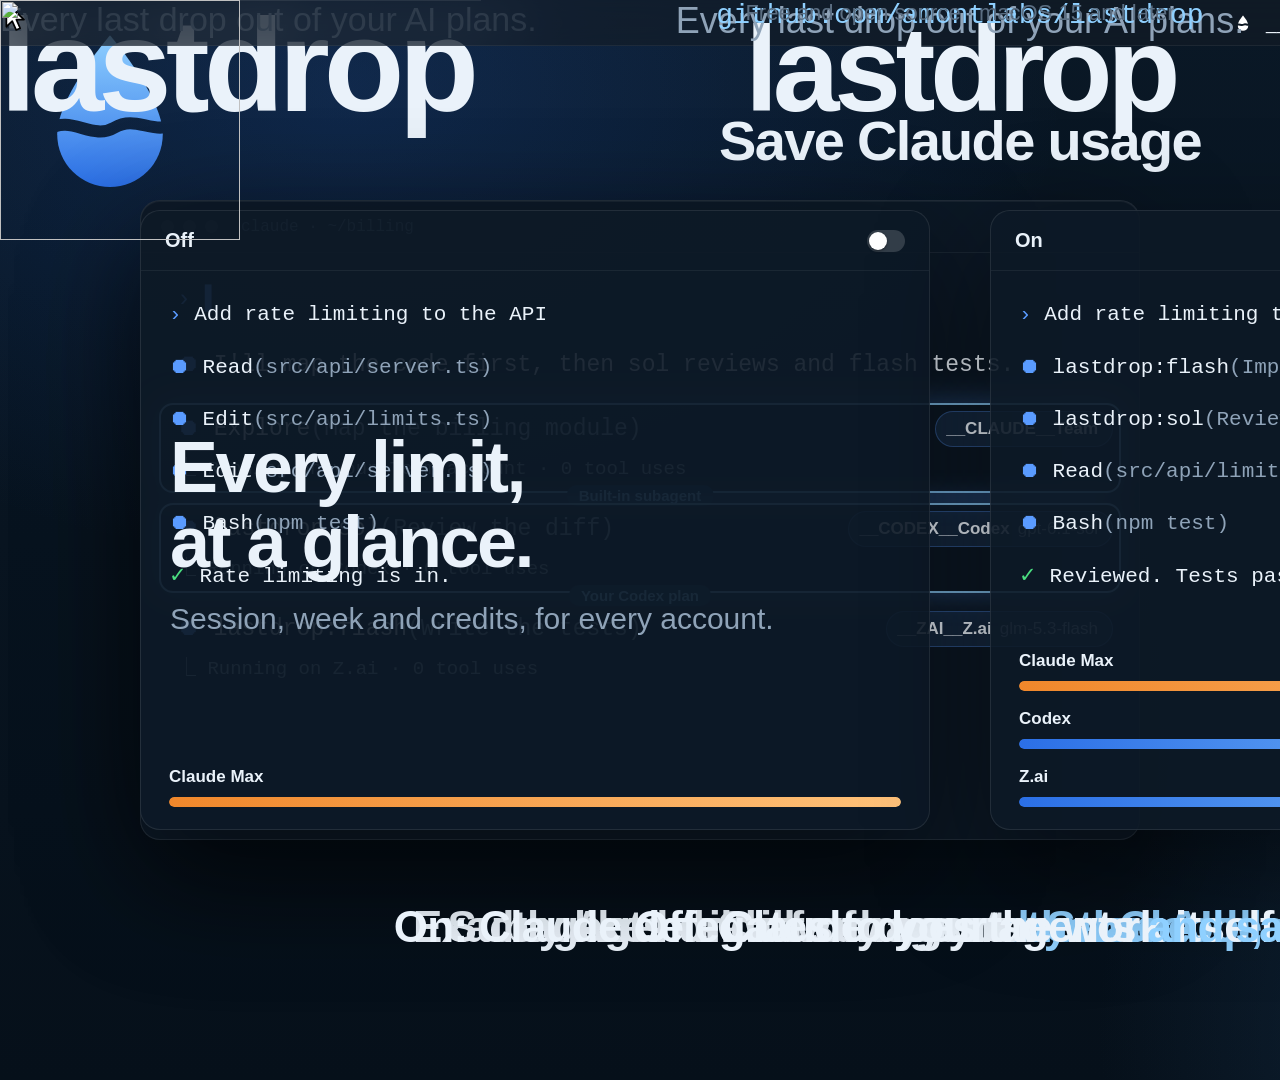
==== commit 4fc6e844: "Simplify the video: one-line captions, and built-in and lastdrop agents shown as the same rows" ====
--- a/script/video/template.html
+++ b/script/video/template.html
@@ -37,6 +37,9 @@
   #termtitle { margin-left: 14px; font-family: var(--mono); font-size: 16px; color: var(--faint); }
   #save { position: absolute; right: 18px; top: 10px; height: 32px; border-radius: 16px; padding: 0 8px 0 14px; display: flex; align-items: center;
     gap: 10px; font-size: 16px; font-weight: 500; color: var(--dim); background: rgba(255,255,255,.05); border: 1px solid rgba(255,255,255,.08); }
+  .ring { position: absolute; left: 18px; right: 18px; border-radius: 14px; border: 2px solid rgba(143,208,255,.85); box-shadow: 0 0 30px rgba(90,155,255,.35); }
+  .ring span { position: absolute; left: 50%; bottom: -15px; transform: translateX(-50%); padding: 2px 12px; border-radius: 10px; background: #13314F; color: #8FD0FF;
+    font-size: 15px; font-weight: 600; white-space: nowrap; }
   .sw { width: 38px; height: 22px; border-radius: 11px; position: relative; }
   .kn { position: absolute; top: 2px; left: 2px; width: 18px; height: 18px; border-radius: 50%; background: #fff; box-shadow: 0 1px 3px rgba(0,0,0,.4); }
   .card { position: absolute; top: 210px; width: 790px; height: 620px; border-radius: 20px; background: rgba(14,26,38,.92); border: 1px solid rgba(255,255,255,.09);
@@ -120,13 +123,8 @@
     <div id="l4" class="line" style="top: 414px"><span class="bullet">⏺</span> lastdrop:flash<span class="muted">(Write the tests)</span></div>
     <div id="c4" class="chip" style="top: 410px">__ZAI__Z.ai <span>glm-5.3-flash</span></div>
     <div id="s4" class="sub" style="top: 456px">  ⎿ Running on Z.ai · <span id="n4">0</span> tool uses</div>
-    <div id="types" style="position: absolute; left: 24px; right: 24px; top: 512px; height: 104px; border-radius: 14px; background: rgba(255,255,255,.035); border: 1px solid rgba(255,255,255,.08); padding: 16px 18px; font-family: var(--mono)">
-      <div style="font-size: 16px; color: var(--faint); margin-bottom: 12px">Agent types Claude can use</div>
-      <div style="display: flex; gap: 22px; font-size: 20px; flex-wrap: nowrap">
-        <span class="muted">general-purpose</span><span class="muted">Explore</span><span class="muted">Plan</span>
-        <span id="ty1" style="color: var(--shallow)">lastdrop:sol</span><span id="ty2" style="color: var(--shallow)">lastdrop:flash</span><span id="ty3" style="color: var(--shallow)">lastdrop:argon</span>
-      </div>
-    </div>
+    <div id="ringA" class="ring" style="top: 202px; height: 90px"><span>Built-in subagent</span></div>
+    <div id="ringB" class="ring" style="top: 302px; height: 90px"><span>Your Codex plan</span></div>
   </div>
 
   <div id="cols" class="abs" style="left: 0; top: 0; width: 1920px; height: 1080px">
@@ -135,17 +133,17 @@
   </div>
   <svg id="streams" class="abs" width="1920" height="1080" style="left: 0; top: 0"></svg>
 
-  <div id="cap1" class="cap">Name an agent in your prompt. <em>Claude calls it.</em></div>
-  <div id="cap2" class="cap">Built-in subagents go to the Claude account <em>with room</em>.</div>
-  <div id="cap3" class="cap">Agents on your other plans <em>run like Claude's own</em>.</div>
-  <div id="cap4" class="cap">Right next to Claude's built-in agents. <em>Nothing new to learn.</em></div>
+  <div id="cap1" class="cap">Call any agent <em>by name</em>.</div>
+  <div id="cap2" class="cap">Subagents draw from your <em>other Claude accounts</em>.</div>
+  <div id="cap3" class="cap">Agents draw from your <em>other AI plans</em>.</div>
+  <div id="cap4" class="cap">Exactly like built-in subagents. <em>Same tool, same rows.</em></div>
 
   <!-- Save Claude usage, off and on -->
   <div id="saveTitle" class="abs" style="left: 0; width: 1920px; top: 108px; text-align: center; font-size: 56px; font-weight: 600; letter-spacing: -0.03em">Save Claude usage</div>
   <div id="cardOff" class="card" style="left: 140px"><div class="cardbar"><span>Off</span><div class="sw" style="background: rgba(255,255,255,.16)"><div class="kn" id="knOff"></div></div></div><div id="off0" class="cl" style="top: 92px"><span class="bullet">›</span> Add rate limiting to the API</div><div id="off1" class="cl" style="top: 144px"><span class="bullet">⏺</span> Read<span class="muted">(src/api/server.ts)</span></div><div id="off2" class="cl" style="top: 196px"><span class="bullet">⏺</span> Edit<span class="muted">(src/api/limits.ts)</span></div><div id="off3" class="cl" style="top: 248px"><span class="bullet">⏺</span> Edit<span class="muted">(src/api/server.ts)</span></div><div id="off4" class="cl" style="top: 300px"><span class="bullet">⏺</span> Bash<span class="muted">(npm test)</span></div><div id="off5" class="cl" style="top: 352px"><span style="color:#4ADE80">✓</span> Rate limiting is in.</div><div class="ml" style="top: 556px"><span>Claude Max</span><span id="offMaxv"></span></div><div class="meter" style="top: 586px"><i id="offMax" style="background: linear-gradient(90deg,#F0872B,#FFC27A)"></i></div></div>
   <div id="cardOn" class="card" style="left: 990px"><div class="cardbar"><span>On</span><div class="sw" style="background: #5A9BFF"><div class="kn" id="knOn"></div></div></div><div id="on0" class="cl" style="top: 92px"><span class="bullet">›</span> Add rate limiting to the API</div><div id="on1" class="cl" style="top: 144px"><span class="bullet">⏺</span> lastdrop:flash<span class="muted">(Implement rate limiting)</span></div><div id="on2" class="cl" style="top: 196px"><span class="bullet">⏺</span> lastdrop:sol<span class="muted">(Review the change)</span></div><div id="on3" class="cl" style="top: 248px"><span class="bullet">⏺</span> Read<span class="muted">(src/api/limits.ts)</span></div><div id="on4" class="cl" style="top: 300px"><span class="bullet">⏺</span> Bash<span class="muted">(npm test)</span></div><div id="on5" class="cl" style="top: 352px"><span style="color:#4ADE80">✓</span> Reviewed. Tests pass.</div><div class="ml" style="top: 440px"><span>Claude Max</span><span id="onMaxv"></span></div><div class="meter" style="top: 470px"><i id="onMax" style="background: linear-gradient(90deg,#F0872B,#FFC27A)"></i></div><div class="ml" style="top: 498px"><span>Codex</span><span id="onCodexv"></span></div><div class="meter" style="top: 528px"><i id="onCodex" style="background: linear-gradient(90deg,#2B6FE6,#8FD0FF)"></i></div><div class="ml" style="top: 556px"><span>Z.ai</span><span id="onZaiv"></span></div><div class="meter" style="top: 586px"><i id="onZai" style="background: linear-gradient(90deg,#2B6FE6,#8FD0FF)"></i></div></div>
-  <div id="capOff" class="cap">Off: Claude writes the code itself, <em>on your Claude plan</em>.</div>
-  <div id="capOn" class="cap">On: your agents write it. <em>Claude just plans and checks.</em></div>
+  <div id="capOff" class="cap">Off: Claude does the work itself.</div>
+  <div id="capOn" class="cap">On: Claude delegates to your agents <em>and saves its plan</em>.</div>
 
   <!-- Menu bar -->
   <div id="menubar" class="abs">
@@ -280,8 +278,7 @@
   rowIn('l1', 5.3); rowIn('l2', 5.7); rowIn('c2', 5.85); rowIn('s2', 6.1);
   rowIn('l3', 9.0); rowIn('c3', 9.15); rowIn('s3', 9.35);
   rowIn('l4', 9.6); rowIn('c4', 9.75); rowIn('s4', 9.95);
-  { const p = outCubic(seg(t, 12.2, 12.7)); show($('types'), p, (1 - p) * 16); }
-  ['ty1', 'ty2', 'ty3'].forEach((id, k) => { const g = Math.sin(seg(t, 12.6 + k * .15, 13.6 + k * .15) * Math.PI); $(id).style.textShadow = `0 0 ${g * 18}px rgba(143,208,255,.9)`; });
+  ['ringA', 'ringB'].forEach((id, k) => { const o = win(t, 12.3 + k * .25, 14.9, .4, .4); show($(id), o, 0, lerp(1.03, 1, outCubic(seg(t, 12.3 + k * .25, 12.8 + k * .25)))); });
   const count = (id, a, b, n) => $(id).textContent = Math.round(n * seg(t, a, b));
   count('n2', 6.1, 8.6, 14); count('n3', 9.35, 12.4, 9); count('n4', 9.95, 12.8, 17);
 
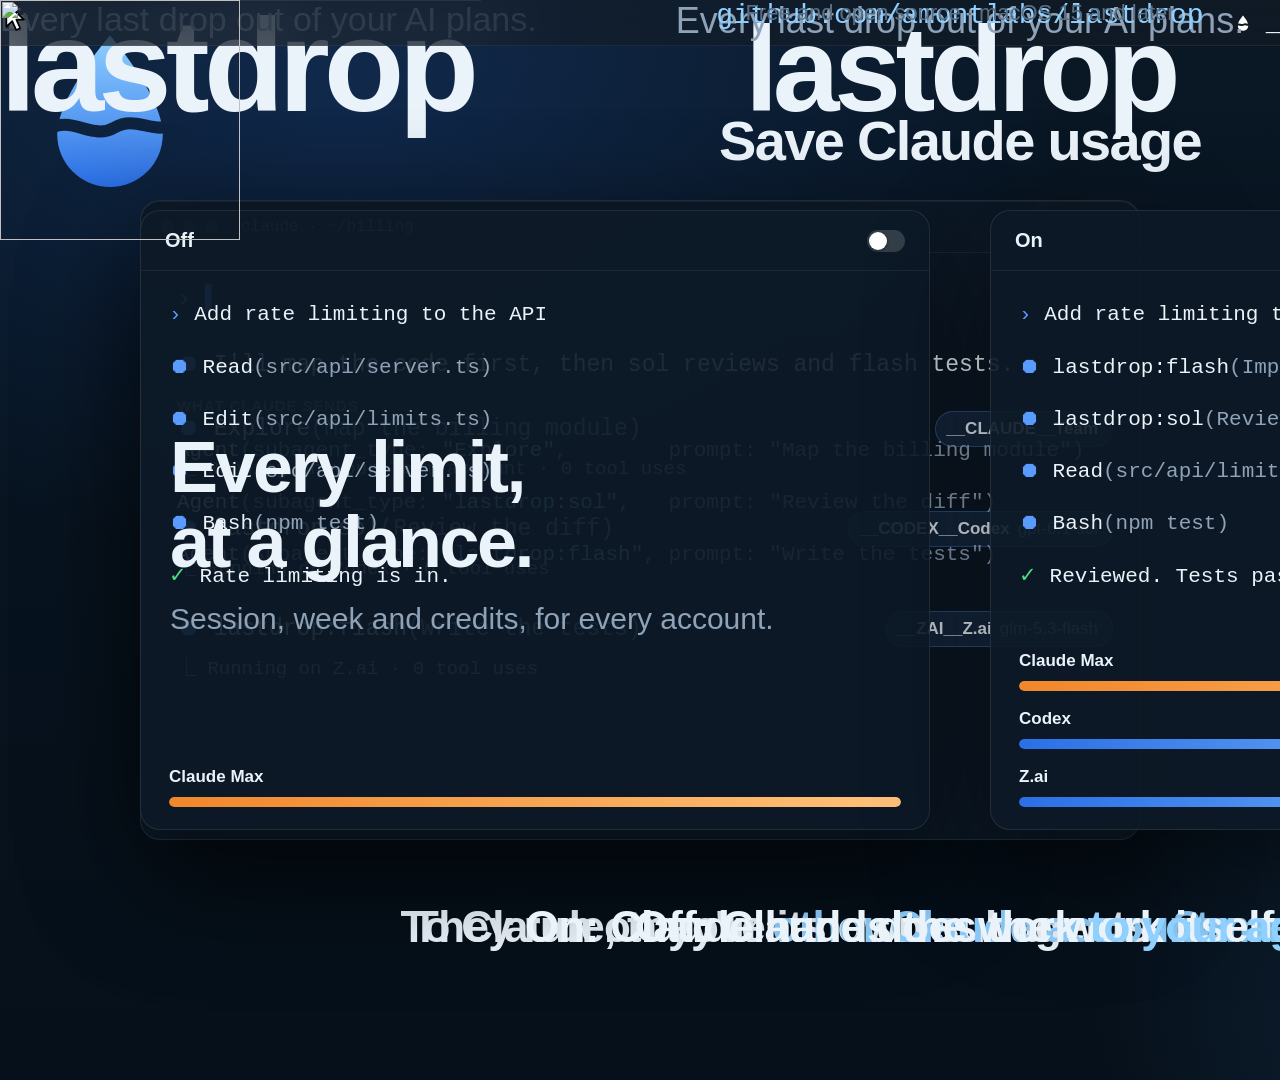
==== commit 22e3c240: "Video: show the Agent calls Claude makes, plainer captions, cursor on the drop" ====
--- a/script/video/template.html
+++ b/script/video/template.html
@@ -37,6 +37,8 @@
   #termtitle { margin-left: 14px; font-family: var(--mono); font-size: 16px; color: var(--faint); }
   #save { position: absolute; right: 18px; top: 10px; height: 32px; border-radius: 16px; padding: 0 8px 0 14px; display: flex; align-items: center;
     gap: 10px; font-size: 16px; font-weight: 500; color: var(--dim); background: rgba(255,255,255,.05); border: 1px solid rgba(255,255,255,.08); }
+  .call { position: absolute; left: 36px; font-family: var(--mono); font-size: 21px; white-space: pre; color: var(--text); }
+  .call b { font-weight: 500; color: var(--shallow); }
   .ring { position: absolute; left: 18px; right: 18px; border-radius: 14px; border: 2px solid rgba(143,208,255,.85); box-shadow: 0 0 30px rgba(90,155,255,.35); }
   .ring span { position: absolute; left: 50%; bottom: -15px; transform: translateX(-50%); padding: 2px 12px; border-radius: 10px; background: #13314F; color: #8FD0FF;
     font-size: 15px; font-weight: 600; white-space: nowrap; }
@@ -123,8 +125,10 @@
     <div id="l4" class="line" style="top: 414px"><span class="bullet">⏺</span> lastdrop:flash<span class="muted">(Write the tests)</span></div>
     <div id="c4" class="chip" style="top: 410px">__ZAI__Z.ai <span>glm-5.3-flash</span></div>
     <div id="s4" class="sub" style="top: 456px">  ⎿ Running on Z.ai · <span id="n4">0</span> tool uses</div>
-    <div id="ringA" class="ring" style="top: 202px; height: 90px"><span>Built-in subagent</span></div>
-    <div id="ringB" class="ring" style="top: 302px; height: 90px"><span>Your Codex plan</span></div>
+    <div id="callTag" class="abs" style="left: 36px; top: 196px; font-size: 15px; font-weight: 600; letter-spacing: .06em; text-transform: uppercase; color: var(--faint)">What Claude sends</div>
+    <div id="k2" class="call" style="top: 238px">Agent<span class="muted">(subagent_type: </span><b>"Explore"</b><span class="muted">,        prompt: "Map the billing module")</span></div>
+    <div id="k3" class="call" style="top: 290px">Agent<span class="muted">(subagent_type: </span><b>"lastdrop:sol"</b><span class="muted">,   prompt: "Review the diff")</span></div>
+    <div id="k4" class="call" style="top: 342px">Agent<span class="muted">(subagent_type: </span><b>"lastdrop:flash"</b><span class="muted">, prompt: "Write the tests")</span></div>
   </div>
 
   <div id="cols" class="abs" style="left: 0; top: 0; width: 1920px; height: 1080px">
@@ -133,22 +137,20 @@
   </div>
   <svg id="streams" class="abs" width="1920" height="1080" style="left: 0; top: 0"></svg>
 
-  <div id="cap1" class="cap">Call any agent <em>by name</em>.</div>
-  <div id="cap2" class="cap">Subagents draw from your <em>other Claude accounts</em>.</div>
-  <div id="cap3" class="cap">Agents draw from your <em>other AI plans</em>.</div>
-  <div id="cap4" class="cap">Exactly like built-in subagents. <em>Same tool, same rows.</em></div>
+  <div id="cap1" class="cap">To Claude, they're its own subagents. <em>Same Agent tool.</em></div>
+  <div id="cap2" class="cap">They run on your <em>other Claude accounts and AI plans</em>.</div>
 
   <!-- Save Claude usage, off and on -->
   <div id="saveTitle" class="abs" style="left: 0; width: 1920px; top: 108px; text-align: center; font-size: 56px; font-weight: 600; letter-spacing: -0.03em">Save Claude usage</div>
   <div id="cardOff" class="card" style="left: 140px"><div class="cardbar"><span>Off</span><div class="sw" style="background: rgba(255,255,255,.16)"><div class="kn" id="knOff"></div></div></div><div id="off0" class="cl" style="top: 92px"><span class="bullet">›</span> Add rate limiting to the API</div><div id="off1" class="cl" style="top: 144px"><span class="bullet">⏺</span> Read<span class="muted">(src/api/server.ts)</span></div><div id="off2" class="cl" style="top: 196px"><span class="bullet">⏺</span> Edit<span class="muted">(src/api/limits.ts)</span></div><div id="off3" class="cl" style="top: 248px"><span class="bullet">⏺</span> Edit<span class="muted">(src/api/server.ts)</span></div><div id="off4" class="cl" style="top: 300px"><span class="bullet">⏺</span> Bash<span class="muted">(npm test)</span></div><div id="off5" class="cl" style="top: 352px"><span style="color:#4ADE80">✓</span> Rate limiting is in.</div><div class="ml" style="top: 556px"><span>Claude Max</span><span id="offMaxv"></span></div><div class="meter" style="top: 586px"><i id="offMax" style="background: linear-gradient(90deg,#F0872B,#FFC27A)"></i></div></div>
   <div id="cardOn" class="card" style="left: 990px"><div class="cardbar"><span>On</span><div class="sw" style="background: #5A9BFF"><div class="kn" id="knOn"></div></div></div><div id="on0" class="cl" style="top: 92px"><span class="bullet">›</span> Add rate limiting to the API</div><div id="on1" class="cl" style="top: 144px"><span class="bullet">⏺</span> lastdrop:flash<span class="muted">(Implement rate limiting)</span></div><div id="on2" class="cl" style="top: 196px"><span class="bullet">⏺</span> lastdrop:sol<span class="muted">(Review the change)</span></div><div id="on3" class="cl" style="top: 248px"><span class="bullet">⏺</span> Read<span class="muted">(src/api/limits.ts)</span></div><div id="on4" class="cl" style="top: 300px"><span class="bullet">⏺</span> Bash<span class="muted">(npm test)</span></div><div id="on5" class="cl" style="top: 352px"><span style="color:#4ADE80">✓</span> Reviewed. Tests pass.</div><div class="ml" style="top: 440px"><span>Claude Max</span><span id="onMaxv"></span></div><div class="meter" style="top: 470px"><i id="onMax" style="background: linear-gradient(90deg,#F0872B,#FFC27A)"></i></div><div class="ml" style="top: 498px"><span>Codex</span><span id="onCodexv"></span></div><div class="meter" style="top: 528px"><i id="onCodex" style="background: linear-gradient(90deg,#2B6FE6,#8FD0FF)"></i></div><div class="ml" style="top: 556px"><span>Z.ai</span><span id="onZaiv"></span></div><div class="meter" style="top: 586px"><i id="onZai" style="background: linear-gradient(90deg,#2B6FE6,#8FD0FF)"></i></div></div>
   <div id="capOff" class="cap">Off: Claude does the work itself.</div>
-  <div id="capOn" class="cap">On: Claude delegates to your agents <em>and saves its plan</em>.</div>
+  <div id="capOn" class="cap">On: Claude hands the work <em>to your agents</em>.</div>
 
   <!-- Menu bar -->
   <div id="menubar" class="abs">
     <div id="glyphbox">
-      <svg width="22" height="22" viewBox="0 0 100 100"><defs><mask id="gm"><rect width="100" height="100" fill="#fff"/><path d="M22 59 C32 52 42 64 52 58 C62 52 70 62 80 56" fill="none" stroke="#000" stroke-width="9" stroke-linecap="round"/></mask></defs><path d="M50 16 C50 16 26 44 26 61 A24 24 0 0 0 74 61 C74 44 50 16 50 16 Z" fill="#fff" mask="url(#gm)"/></svg>
+      <svg id="mbdrop" width="22" height="22" viewBox="0 0 100 100"><defs><mask id="gm"><rect width="100" height="100" fill="#fff"/><path d="M22 59 C32 52 42 64 52 58 C62 52 70 62 80 56" fill="none" stroke="#000" stroke-width="9" stroke-linecap="round"/></mask></defs><path d="M50 16 C50 16 26 44 26 61 A24 24 0 0 0 74 61 C74 44 50 16 50 16 Z" fill="#fff" mask="url(#gm)"/></svg>
       <div class="mbitem">__CLAUDEW__<div class="stack"><span>19%</span><span>54%</span></div><div class="stack"><span>88%</span><span>77%</span></div></div>
       <div class="mbitem">__CODEXW__<div class="stack"><span>66%</span><span>82%</span></div></div>
       <div class="mbitem">__ZAIW__<span>79%</span></div>
@@ -184,10 +186,10 @@
 
 /* Columns: what's left of each account, as water. */
 const COLS = [
-  { key: 'claude', name: 'Max', sub: 'This session', x: 1250, from: .19, to: .19, low: true, inAt: 3.6 },
-  { key: 'claude', name: 'Team', sub: 'Next', x: 1400, from: .88, to: .79, drain: [6.0, 8.6], inAt: 3.7, next: true },
-  { key: 'codex', name: 'Codex', sub: 'Pro 200', x: 1550, from: .66, to: .57, drain: [9.2, 12.4], inAt: 8.5 },
-  { key: 'zai', name: 'Z.ai', sub: 'GLM Coding', x: 1700, from: .79, to: .69, drain: [9.8, 12.8], inAt: 8.65 },
+  { key: 'claude', name: 'Max', sub: 'This session', x: 1250, from: .19, to: .19, low: true, inAt: 9.6 },
+  { key: 'claude', name: 'Team', sub: 'Next', x: 1400, from: .88, to: .79, drain: [10.6, 13.6], inAt: 9.7, next: true },
+  { key: 'codex', name: 'Codex', sub: 'Pro 200', x: 1550, from: .66, to: .57, drain: [10.8, 14.0], inAt: 9.8 },
+  { key: 'zai', name: 'Z.ai', sub: 'GLM Coding', x: 1700, from: .79, to: .69, drain: [11.0, 14.2], inAt: 9.9 },
 ];
 const COL_TOP = 300, COL_H = 420, COL_W = 104;
 function logoSVG(key, size, fill) {
@@ -225,9 +227,9 @@
 
 /* Streams: from a row's chip to its account's column. */
 const STREAMS = [
-  { row: 210, col: 1, on: [5.8, 8.8] },
-  { row: 310, col: 2, on: [9.0, 12.8] },
-  { row: 410, col: 3, on: [9.6, 13.1] },
+  { row: 210, col: 1, on: [10.4, 14.3] },
+  { row: 310, col: 2, on: [10.6, 14.4] },
+  { row: 410, col: 3, on: [10.8, 14.5] },
 ];
 function buildStreams() {
   const svg = $('streams');
@@ -275,12 +277,17 @@
   $('typed').innerHTML = prompt.slice(0, typed).replace(/\b(sol|flash)\b/g, '<span style="color: #8FD0FF; font-weight: 600">$1</span>');
   $('caret').style.opacity = (t < 5.4 && Math.floor(t * 2.4) % 2 === 0) || (t >= 4.0 && t < 5.1) ? 1 : 0;
   const rowIn = (id, at) => { const p = outCubic(seg(t, at, at + .4)); show($(id), p, (1 - p) * 10); };
-  rowIn('l1', 5.3); rowIn('l2', 5.7); rowIn('c2', 5.85); rowIn('s2', 6.1);
-  rowIn('l3', 9.0); rowIn('c3', 9.15); rowIn('s3', 9.35);
-  rowIn('l4', 9.6); rowIn('c4', 9.75); rowIn('s4', 9.95);
-  ['ringA', 'ringB'].forEach((id, k) => { const o = win(t, 12.3 + k * .25, 14.9, .4, .4); show($(id), o, 0, lerp(1.03, 1, outCubic(seg(t, 12.3 + k * .25, 12.8 + k * .25)))); });
+  rowIn('l1', 5.3);
+  /* The calls Claude makes: one shape, only the name differs. Then they render as rows. */
+  const callOut = inCubic(seg(t, 9.0, 9.4));
+  { const p = outCubic(seg(t, 5.9, 6.3)); show($('callTag'), p * (1 - callOut), (1 - p) * 8); }
+  ['k2', 'k3', 'k4'].forEach((id, k) => { const p = outCubic(seg(t, 6.0 + k * .3, 6.4 + k * .3)); show($(id), p * (1 - callOut), (1 - p) * 10 - callOut * 8); });
+  ['k2', 'k3', 'k4'].forEach((id, k) => { const g = Math.sin(seg(t, 7.4 + k * .2, 8.4 + k * .2) * Math.PI); $(id).querySelector('b').style.textShadow = `0 0 ${g * 16}px rgba(143,208,255,.9)`; });
+  rowIn('l2', 9.35); rowIn('c2', 9.9); rowIn('s2', 10.1);
+  rowIn('l3', 9.45); rowIn('c3', 10.05); rowIn('s3', 10.25);
+  rowIn('l4', 9.55); rowIn('c4', 10.2); rowIn('s4', 10.4);
   const count = (id, a, b, n) => $(id).textContent = Math.round(n * seg(t, a, b));
-  count('n2', 6.1, 8.6, 14); count('n3', 9.35, 12.4, 9); count('n4', 9.95, 12.8, 17);
+  count('n2', 10.1, 13.6, 14); count('n3', 10.25, 14.0, 9); count('n4', 10.4, 14.2, 17);
 
   /* Columns */
   const colsOut = inCubic(seg(t, 14.7, 15.2));
@@ -311,7 +318,7 @@
 
   /* Captions */
   const cap = (id, a, b) => { const o = win(t, a, b, .45, .4); show($(id), o, (1 - outCubic(seg(t, a, a + .45))) * 16); };
-  cap('cap1', 4.6, 6.9); cap('cap2', 7.0, 9.0); cap('cap3', 9.1, 12.1); cap('cap4', 12.2, 14.9);
+  cap('cap1', 6.2, 9.6); cap('cap2', 10.2, 14.8);
 
   /* Save Claude usage: the same task, off and on. */
   const sIn = outCubic(seg(t, 15.2, 15.8)), sOut = inCubic(seg(t, 22.8, 23.2));
@@ -338,7 +345,9 @@
   box.style.background = click ? 'rgba(255,255,255,.16)' : 'transparent';
   /* Cursor travels to the drop and clicks. */
   const cur = $('cursor'); const cm = inOutCubic(seg(u, 15.8, 16.65));
-  const gx = 1920 - 28 - 132 - 26 - (box.getBoundingClientRect().width) + 14, gy = 14;
+  // Aim the arrow's tip (6, 3 in its 32-unit box) at the middle of the drop.
+  const dr = $('mbdrop').getBoundingClientRect(), tip = 34 / 32;
+  const gx = dr.left + dr.width / 2 - 6 * tip, gy = 23 - 3 * tip;
   cur.style.left = lerp(1180, gx, cm) + 'px'; cur.style.top = lerp(620, gy, cm) + 'px';
   const press = Math.sin(seg(u, 16.65, 16.9) * Math.PI);
   cur.style.transform = `scale(${1 - press * .18})`; cur.style.transformOrigin = '20% 10%';
